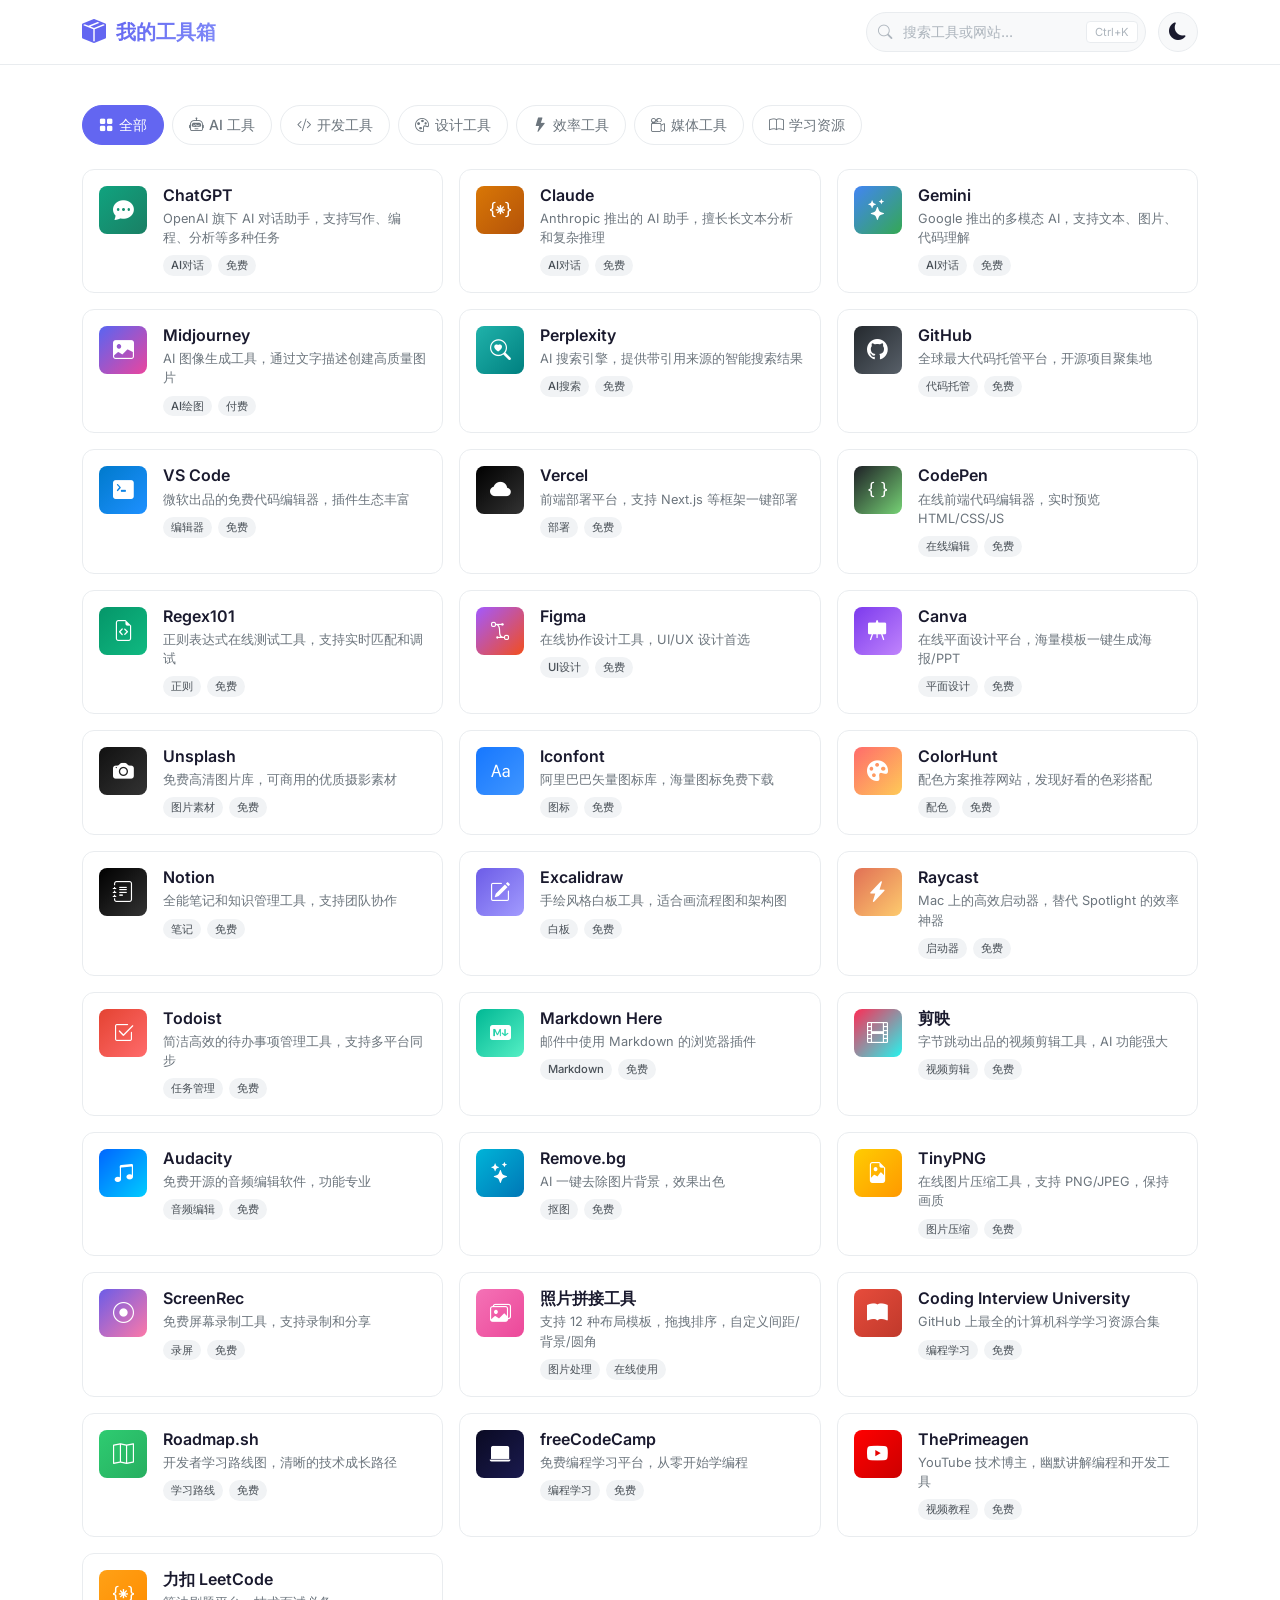
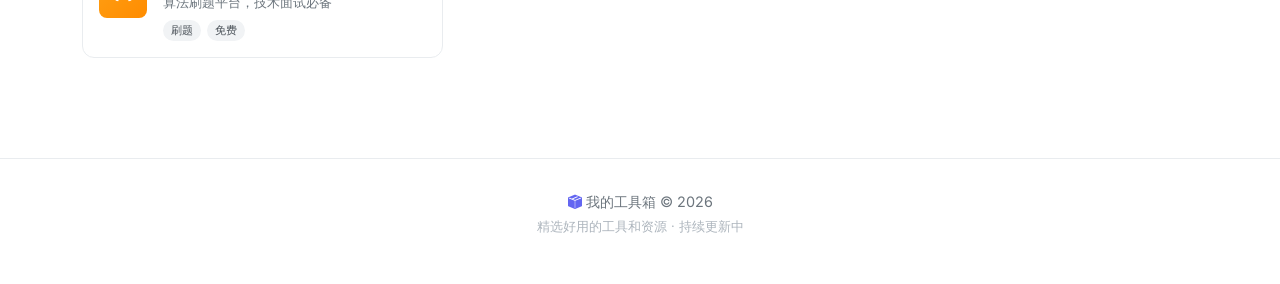
==== index.html @ a6f43968 "init: 我的工具箱 - 导航站 + 照片拼接工具" ====
﻿<!DOCTYPE html>
<html lang="zh-CN" data-theme="light">
<head>
  <meta charset="UTF-8">
  <meta name="viewport" content="width=device-width, initial-scale=1.0">
  <title>我的工具箱 - 发现好用的工具和资源</title>
  <meta name="description" content="精选好用的工具、网站和资源，涵盖AI、开发、设计、效率等多个领域">
  <link rel="preconnect" href="https://fonts.googleapis.com">
  <link href="https://fonts.googleapis.com/css2?family=Inter:wght@400;500;600;700&display=swap" rel="stylesheet">
  <link href="https://cdn.jsdelivr.net/npm/bootstrap@5.3.0/dist/css/bootstrap.min.css" rel="stylesheet">
  <link href="https://cdn.jsdelivr.net/npm/bootstrap-icons@1.10.0/font/bootstrap-icons.css" rel="stylesheet">
  <link href="style.css" rel="stylesheet">
</head>
<body>
  <!-- Header -->
  <header class="header">
    <div class="container">
      <div class="header-inner">
        <div class="brand">
          <i class="bi bi-box-seam-fill brand-icon"></i>
          <span class="brand-text">我的工具箱</span>
        </div>
        <div class="header-actions">
          <div class="search-box">
            <i class="bi bi-search search-icon"></i>
            <input type="text" id="searchInput" placeholder="搜索工具或网站..." class="search-input">
            <kbd class="search-kbd">Ctrl+K</kbd>
          </div>
          <button id="themeToggle" class="theme-toggle" title="切换主题">
            <i class="bi bi-moon-fill"></i>
          </button>
        </div>
      </div>
    </div>
  </header>

  <!-- Main Content -->
  <main class="main">
    <div class="container">
      <!-- Category Tabs -->
      <div class="category-tabs" id="categoryTabs">
        <button class="tab-btn active" data-category="all">
          <i class="bi bi-grid-fill"></i> 全部
        </button>
        <button class="tab-btn" data-category="ai">
          <i class="bi bi-robot"></i> AI 工具
        </button>
        <button class="tab-btn" data-category="dev">
          <i class="bi bi-code-slash"></i> 开发工具
        </button>
        <button class="tab-btn" data-category="design">
          <i class="bi bi-palette"></i> 设计工具
        </button>
        <button class="tab-btn" data-category="productivity">
          <i class="bi bi-lightning-fill"></i> 效率工具
        </button>
        <button class="tab-btn" data-category="media">
          <i class="bi bi-camera-reels"></i> 媒体工具
        </button>
        <button class="tab-btn" data-category="resource">
          <i class="bi bi-book"></i> 学习资源
        </button>
      </div>

      <!-- Tools Grid -->
      <div class="tools-grid" id="toolsGrid">
        <!-- AI 工具 -->
        <div class="tool-card" data-category="ai">
          <a href="https://chat.openai.com" target="_blank" class="tool-link">
            <div class="tool-icon" style="background: linear-gradient(135deg, #10a37f, #1a7f64)">
              <i class="bi bi-chat-dots-fill"></i>
            </div>
            <div class="tool-info">
              <h3 class="tool-name">ChatGPT</h3>
              <p class="tool-desc">OpenAI 旗下 AI 对话助手，支持写作、编程、分析等多种任务</p>
              <div class="tool-tags">
                <span class="tag">AI对话</span>
                <span class="tag">免费</span>
              </div>
            </div>
          </a>
        </div>

        <div class="tool-card" data-category="ai">
          <a href="https://claude.ai" target="_blank" class="tool-link">
            <div class="tool-icon" style="background: linear-gradient(135deg, #d97706, #b45309)">
              <i class="bi bi-braces-asterisk"></i>
            </div>
            <div class="tool-info">
              <h3 class="tool-name">Claude</h3>
              <p class="tool-desc">Anthropic 推出的 AI 助手，擅长长文本分析和复杂推理</p>
              <div class="tool-tags">
                <span class="tag">AI对话</span>
                <span class="tag">免费</span>
              </div>
            </div>
          </a>
        </div>

        <div class="tool-card" data-category="ai">
          <a href="https://gemini.google.com" target="_blank" class="tool-link">
            <div class="tool-icon" style="background: linear-gradient(135deg, #4285f4, #34a853)">
              <i class="bi bi-stars"></i>
            </div>
            <div class="tool-info">
              <h3 class="tool-name">Gemini</h3>
              <p class="tool-desc">Google 推出的多模态 AI，支持文本、图片、代码理解</p>
              <div class="tool-tags">
                <span class="tag">AI对话</span>
                <span class="tag">免费</span>
              </div>
            </div>
          </a>
        </div>

        <div class="tool-card" data-category="ai">
          <a href="https://midjourney.com" target="_blank" class="tool-link">
            <div class="tool-icon" style="background: linear-gradient(135deg, #5865f2, #eb459e)">
              <i class="bi bi-image-fill"></i>
            </div>
            <div class="tool-info">
              <h3 class="tool-name">Midjourney</h3>
              <p class="tool-desc">AI 图像生成工具，通过文字描述创建高质量图片</p>
              <div class="tool-tags">
                <span class="tag">AI绘图</span>
                <span class="tag">付费</span>
              </div>
            </div>
          </a>
        </div>

        <div class="tool-card" data-category="ai">
          <a href="https://www.perplexity.ai" target="_blank" class="tool-link">
            <div class="tool-icon" style="background: linear-gradient(135deg, #20b2aa, #008080)">
              <i class="bi bi-search-heart"></i>
            </div>
            <div class="tool-info">
              <h3 class="tool-name">Perplexity</h3>
              <p class="tool-desc">AI 搜索引擎，提供带引用来源的智能搜索结果</p>
              <div class="tool-tags">
                <span class="tag">AI搜索</span>
                <span class="tag">免费</span>
              </div>
            </div>
          </a>
        </div>

        <!-- 开发工具 -->
        <div class="tool-card" data-category="dev">
          <a href="https://github.com" target="_blank" class="tool-link">
            <div class="tool-icon" style="background: linear-gradient(135deg, #24292e, #586069)">
              <i class="bi bi-github"></i>
            </div>
            <div class="tool-info">
              <h3 class="tool-name">GitHub</h3>
              <p class="tool-desc">全球最大代码托管平台，开源项目聚集地</p>
              <div class="tool-tags">
                <span class="tag">代码托管</span>
                <span class="tag">免费</span>
              </div>
            </div>
          </a>
        </div>

        <div class="tool-card" data-category="dev">
          <a href="https://code.visualstudio.com" target="_blank" class="tool-link">
            <div class="tool-icon" style="background: linear-gradient(135deg, #007acc, #1e90ff)">
              <i class="bi bi-terminal-fill"></i>
            </div>
            <div class="tool-info">
              <h3 class="tool-name">VS Code</h3>
              <p class="tool-desc">微软出品的免费代码编辑器，插件生态丰富</p>
              <div class="tool-tags">
                <span class="tag">编辑器</span>
                <span class="tag">免费</span>
              </div>
            </div>
          </a>
        </div>

        <div class="tool-card" data-category="dev">
          <a href="https://vercel.com" target="_blank" class="tool-link">
            <div class="tool-icon" style="background: linear-gradient(135deg, #000000, #333333)">
              <i class="bi bi-cloud-fill"></i>
            </div>
            <div class="tool-info">
              <h3 class="tool-name">Vercel</h3>
              <p class="tool-desc">前端部署平台，支持 Next.js 等框架一键部署</p>
              <div class="tool-tags">
                <span class="tag">部署</span>
                <span class="tag">免费</span>
              </div>
            </div>
          </a>
        </div>

        <div class="tool-card" data-category="dev">
          <a href="https://codepen.io" target="_blank" class="tool-link">
            <div class="tool-icon" style="background: linear-gradient(135deg, #1e1f26, #76d275)">
              <i class="bi bi-braces"></i>
            </div>
            <div class="tool-info">
              <h3 class="tool-name">CodePen</h3>
              <p class="tool-desc">在线前端代码编辑器，实时预览 HTML/CSS/JS</p>
              <div class="tool-tags">
                <span class="tag">在线编辑</span>
                <span class="tag">免费</span>
              </div>
            </div>
          </a>
        </div>

        <div class="tool-card" data-category="dev">
          <a href="https://regex101.com" target="_blank" class="tool-link">
            <div class="tool-icon" style="background: linear-gradient(135deg, #059669, #10b981)">
              <i class="bi bi-file-earmark-code"></i>
            </div>
            <div class="tool-info">
              <h3 class="tool-name">Regex101</h3>
              <p class="tool-desc">正则表达式在线测试工具，支持实时匹配和调试</p>
              <div class="tool-tags">
                <span class="tag">正则</span>
                <span class="tag">免费</span>
              </div>
            </div>
          </a>
        </div>

        <!-- 设计工具 -->
        <div class="tool-card" data-category="design">
          <a href="https://www.figma.com" target="_blank" class="tool-link">
            <div class="tool-icon" style="background: linear-gradient(135deg, #a259ff, #f24e1e)">
              <i class="bi bi-bezier2"></i>
            </div>
            <div class="tool-info">
              <h3 class="tool-name">Figma</h3>
              <p class="tool-desc">在线协作设计工具，UI/UX 设计首选</p>
              <div class="tool-tags">
                <span class="tag">UI设计</span>
                <span class="tag">免费</span>
              </div>
            </div>
          </a>
        </div>

        <div class="tool-card" data-category="design">
          <a href="https://www.canva.com" target="_blank" class="tool-link">
            <div class="tool-icon" style="background: linear-gradient(135deg, #7c3aed, #c084fc)">
              <i class="bi bi-easel-fill"></i>
            </div>
            <div class="tool-info">
              <h3 class="tool-name">Canva</h3>
              <p class="tool-desc">在线平面设计平台，海量模板一键生成海报/PPT</p>
              <div class="tool-tags">
                <span class="tag">平面设计</span>
                <span class="tag">免费</span>
              </div>
            </div>
          </a>
        </div>

        <div class="tool-card" data-category="design">
          <a href="https://unsplash.com" target="_blank" class="tool-link">
            <div class="tool-icon" style="background: linear-gradient(135deg, #111111, #333333)">
              <i class="bi bi-camera-fill"></i>
            </div>
            <div class="tool-info">
              <h3 class="tool-name">Unsplash</h3>
              <p class="tool-desc">免费高清图片库，可商用的优质摄影素材</p>
              <div class="tool-tags">
                <span class="tag">图片素材</span>
                <span class="tag">免费</span>
              </div>
            </div>
          </a>
        </div>

        <div class="tool-card" data-category="design">
          <a href="https://www.iconfont.cn" target="_blank" class="tool-link">
            <div class="tool-icon" style="background: linear-gradient(135deg, #1677ff, #4096ff)">
              <i class="bi bi-type"></i>
            </div>
            <div class="tool-info">
              <h3 class="tool-name">Iconfont</h3>
              <p class="tool-desc">阿里巴巴矢量图标库，海量图标免费下载</p>
              <div class="tool-tags">
                <span class="tag">图标</span>
                <span class="tag">免费</span>
              </div>
            </div>
          </a>
        </div>

        <div class="tool-card" data-category="design">
          <a href="https://colorhunt.co" target="_blank" class="tool-link">
            <div class="tool-icon" style="background: linear-gradient(135deg, #ff6b6b, #feca57)">
              <i class="bi bi-palette-fill"></i>
            </div>
            <div class="tool-info">
              <h3 class="tool-name">ColorHunt</h3>
              <p class="tool-desc">配色方案推荐网站，发现好看的色彩搭配</p>
              <div class="tool-tags">
                <span class="tag">配色</span>
                <span class="tag">免费</span>
              </div>
            </div>
          </a>
        </div>

        <!-- 效率工具 -->
        <div class="tool-card" data-category="productivity">
          <a href="https://notion.so" target="_blank" class="tool-link">
            <div class="tool-icon" style="background: linear-gradient(135deg, #000000, #333333)">
              <i class="bi bi-journal-text"></i>
            </div>
            <div class="tool-info">
              <h3 class="tool-name">Notion</h3>
              <p class="tool-desc">全能笔记和知识管理工具，支持团队协作</p>
              <div class="tool-tags">
                <span class="tag">笔记</span>
                <span class="tag">免费</span>
              </div>
            </div>
          </a>
        </div>

        <div class="tool-card" data-category="productivity">
          <a href="https://excalidraw.com" target="_blank" class="tool-link">
            <div class="tool-icon" style="background: linear-gradient(135deg, #6c5ce7, #a29bfe)">
              <i class="bi bi-pencil-square"></i>
            </div>
            <div class="tool-info">
              <h3 class="tool-name">Excalidraw</h3>
              <p class="tool-desc">手绘风格白板工具，适合画流程图和架构图</p>
              <div class="tool-tags">
                <span class="tag">白板</span>
                <span class="tag">免费</span>
              </div>
            </div>
          </a>
        </div>

        <div class="tool-card" data-category="productivity">
          <a href="https://www.notion.so" target="_blank" class="tool-link">
            <div class="tool-icon" style="background: linear-gradient(135deg, #e17055, #fdcb6e)">
              <i class="bi bi-lightning-charge-fill"></i>
            </div>
            <div class="tool-info">
              <h3 class="tool-name">Raycast</h3>
              <p class="tool-desc">Mac 上的高效启动器，替代 Spotlight 的效率神器</p>
              <div class="tool-tags">
                <span class="tag">启动器</span>
                <span class="tag">免费</span>
              </div>
            </div>
          </a>
        </div>

        <div class="tool-card" data-category="productivity">
          <a href="https://todoist.com" target="_blank" class="tool-link">
            <div class="tool-icon" style="background: linear-gradient(135deg, #e44332, #ff6b6b)">
              <i class="bi bi-check2-square"></i>
            </div>
            <div class="tool-info">
              <h3 class="tool-name">Todoist</h3>
              <p class="tool-desc">简洁高效的待办事项管理工具，支持多平台同步</p>
              <div class="tool-tags">
                <span class="tag">任务管理</span>
                <span class="tag">免费</span>
              </div>
            </div>
          </a>
        </div>

        <div class="tool-card" data-category="productivity">
          <a href="https://www.marksheet.io" target="_blank" class="tool-link">
            <div class="tool-icon" style="background: linear-gradient(135deg, #00b894, #55efc4)">
              <i class="bi bi-markdown-fill"></i>
            </div>
            <div class="tool-info">
              <h3 class="tool-name">Markdown Here</h3>
              <p class="tool-desc">邮件中使用 Markdown 的浏览器插件</p>
              <div class="tool-tags">
                <span class="tag">Markdown</span>
                <span class="tag">免费</span>
              </div>
            </div>
          </a>
        </div>

        <!-- 媒体工具 -->
        <div class="tool-card" data-category="media">
          <a href="https://剪映.com" target="_blank" class="tool-link">
            <div class="tool-icon" style="background: linear-gradient(135deg, #fe2c55, #25f4ee)">
              <i class="bi bi-film"></i>
            </div>
            <div class="tool-info">
              <h3 class="tool-name">剪映</h3>
              <p class="tool-desc">字节跳动出品的视频剪辑工具，AI 功能强大</p>
              <div class="tool-tags">
                <span class="tag">视频剪辑</span>
                <span class="tag">免费</span>
              </div>
            </div>
          </a>
        </div>

        <div class="tool-card" data-category="media">
          <a href="https://www.audacityteam.org" target="_blank" class="tool-link">
            <div class="tool-icon" style="background: linear-gradient(135deg, #0066ff, #00ccff)">
              <i class="bi bi-music-note-beamed"></i>
            </div>
            <div class="tool-info">
              <h3 class="tool-name">Audacity</h3>
              <p class="tool-desc">免费开源的音频编辑软件，功能专业</p>
              <div class="tool-tags">
                <span class="tag">音频编辑</span>
                <span class="tag">免费</span>
              </div>
            </div>
          </a>
        </div>

        <div class="tool-card" data-category="media">
          <a href="https://www.remove.bg" target="_blank" class="tool-link">
            <div class="tool-icon" style="background: linear-gradient(135deg, #00b4d8, #0077b6)">
              <i class="bi bi-stars"></i>
            </div>
            <div class="tool-info">
              <h3 class="tool-name">Remove.bg</h3>
              <p class="tool-desc">AI 一键去除图片背景，效果出色</p>
              <div class="tool-tags">
                <span class="tag">抠图</span>
                <span class="tag">免费</span>
              </div>
            </div>
          </a>
        </div>

        <div class="tool-card" data-category="media">
          <a href="https://tinypng.com" target="_blank" class="tool-link">
            <div class="tool-icon" style="background: linear-gradient(135deg, #ffcc02, #ff9900)">
              <i class="bi bi-file-earmark-image"></i>
            </div>
            <div class="tool-info">
              <h3 class="tool-name">TinyPNG</h3>
              <p class="tool-desc">在线图片压缩工具，支持 PNG/JPEG，保持画质</p>
              <div class="tool-tags">
                <span class="tag">图片压缩</span>
                <span class="tag">免费</span>
              </div>
            </div>
          </a>
        </div>

        <div class="tool-card" data-category="media">
          <a href="https://screenrec.com" target="_blank" class="tool-link">
            <div class="tool-icon" style="background: linear-gradient(135deg, #6c5ce7, #fd79a8)">
              <i class="bi bi-record-circle"></i>
            </div>
            <div class="tool-info">
              <h3 class="tool-name">ScreenRec</h3>
              <p class="tool-desc">免费屏幕录制工具，支持录制和分享</p>
              <div class="tool-tags">
                <span class="tag">录屏</span>
                <span class="tag">免费</span>
              </div>
            </div>
          </a>
        </div>

                <div class="tool-card" data-category="media">
          <a href="photo-stitch/" class="tool-link">
            <div class="tool-icon" style="background: linear-gradient(135deg, #f472b6, #ec4899)">
              <i class="bi bi-images"></i>
            </div>
            <div class="tool-info">
              <h3 class="tool-name">照片拼接工具</h3>
              <p class="tool-desc">支持 12 种布局模板，拖拽排序，自定义间距/背景/圆角</p>
              <div class="tool-tags">
                <span class="tag">图片处理</span>
                <span class="tag">在线使用</span>
              </div>
            </div>
          </a>
        </div>
<!-- 学习资源 -->
        <div class="tool-card" data-category="resource">
          <a href="https://github.com/jwasham/coding-interview-university" target="_blank" class="tool-link">
            <div class="tool-icon" style="background: linear-gradient(135deg, #e74c3c, #c0392b)">
              <i class="bi bi-book-fill"></i>
            </div>
            <div class="tool-info">
              <h3 class="tool-name">Coding Interview University</h3>
              <p class="tool-desc">GitHub 上最全的计算机科学学习资源合集</p>
              <div class="tool-tags">
                <span class="tag">编程学习</span>
                <span class="tag">免费</span>
              </div>
            </div>
          </a>
        </div>

        <div class="tool-card" data-category="resource">
          <a href="https://roadmap.sh" target="_blank" class="tool-link">
            <div class="tool-icon" style="background: linear-gradient(135deg, #2ecc71, #27ae60)">
              <i class="bi bi-map"></i>
            </div>
            <div class="tool-info">
              <h3 class="tool-name">Roadmap.sh</h3>
              <p class="tool-desc">开发者学习路线图，清晰的技术成长路径</p>
              <div class="tool-tags">
                <span class="tag">学习路线</span>
                <span class="tag">免费</span>
              </div>
            </div>
          </a>
        </div>

        <div class="tool-card" data-category="resource">
          <a href="https://freecodecamp.org" target="_blank" class="tool-link">
            <div class="tool-icon" style="background: linear-gradient(135deg, #0a0a23, #1a1a4e)">
              <i class="bi bi-laptop-fill"></i>
            </div>
            <div class="tool-info">
              <h3 class="tool-name">freeCodeCamp</h3>
              <p class="tool-desc">免费编程学习平台，从零开始学编程</p>
              <div class="tool-tags">
                <span class="tag">编程学习</span>
                <span class="tag">免费</span>
              </div>
            </div>
          </a>
        </div>

        <div class="tool-card" data-category="resource">
          <a href="https://www.youtube.com/@ThePrimeTimeagen" target="_blank" class="tool-link">
            <div class="tool-icon" style="background: linear-gradient(135deg, #ff0000, #cc0000)">
              <i class="bi bi-youtube"></i>
            </div>
            <div class="tool-info">
              <h3 class="tool-name">ThePrimeagen</h3>
              <p class="tool-desc">YouTube 技术博主，幽默讲解编程和开发工具</p>
              <div class="tool-tags">
                <span class="tag">视频教程</span>
                <span class="tag">免费</span>
              </div>
            </div>
          </a>
        </div>

        <div class="tool-card" data-category="resource">
          <a href="https://leetcode.cn" target="_blank" class="tool-link">
            <div class="tool-icon" style="background: linear-gradient(135deg, #ffa116, #ff8c00)">
              <i class="bi bi-braces-asterisk"></i>
            </div>
            <div class="tool-info">
              <h3 class="tool-name">力扣 LeetCode</h3>
              <p class="tool-desc">算法刷题平台，技术面试必备</p>
              <div class="tool-tags">
                <span class="tag">刷题</span>
                <span class="tag">免费</span>
              </div>
            </div>
          </a>
        </div>
      </div>

      <!-- Empty State -->
      <div class="empty-state" id="emptyState" style="display: none;">
        <i class="bi bi-search empty-icon"></i>
        <p class="empty-text">没有找到匹配的工具</p>
        <p class="empty-hint">试试其他关键词？</p>
      </div>
    </div>
  </main>

  <!-- Footer -->
  <footer class="footer">
    <div class="container">
      <div class="footer-inner">
        <p class="footer-text">
          <i class="bi bi-box-seam-fill"></i> 我的工具箱 &copy; 2026
        </p>
        <p class="footer-sub">
          精选好用的工具和资源 · 持续更新中
        </p>
      </div>
    </div>
  </footer>

  <script src="script.js"></script>
</body>
</html>
---- style.css ----
﻿/* ================================
   CSS Variables & Theme
   ================================ */
:root {
  --bg-primary: #ffffff;
  --bg-secondary: #f8f9fa;
  --bg-card: #ffffff;
  --text-primary: #1a1a2e;
  --text-secondary: #6c757d;
  --text-muted: #adb5bd;
  --border-color: #e9ecef;
  --shadow-sm: 0 1px 3px rgba(0,0,0,0.08);
  --shadow-md: 0 4px 12px rgba(0,0,0,0.1);
  --shadow-lg: 0 8px 24px rgba(0,0,0,0.12);
  --accent: #6366f1;
  --accent-light: #818cf8;
  --header-bg: rgba(255,255,255,0.85);
  --tag-bg: #f1f3f5;
  --tag-text: #495057;
  --radius: 12px;
  --radius-sm: 8px;
  --transition: all 0.2s ease;
}

[data-theme="dark"] {
  --bg-primary: #0f0f1a;
  --bg-secondary: #1a1a2e;
  --bg-card: #16213e;
  --text-primary: #e8e8e8;
  --text-secondary: #a0a0b0;
  --text-muted: #6c6c80;
  --border-color: #2a2a40;
  --shadow-sm: 0 1px 3px rgba(0,0,0,0.3);
  --shadow-md: 0 4px 12px rgba(0,0,0,0.4);
  --shadow-lg: 0 8px 24px rgba(0,0,0,0.5);
  --header-bg: rgba(15,15,26,0.9);
  --tag-bg: #2a2a40;
  --tag-text: #b0b0c0;
}

/* ================================
   Base Styles
   ================================ */
* {
  margin: 0;
  padding: 0;
  box-sizing: border-box;
}

body {
  font-family: 'Inter', -apple-system, BlinkMacSystemFont, 'Segoe UI', sans-serif;
  background: var(--bg-primary);
  color: var(--text-primary);
  min-height: 100vh;
  transition: background 0.3s ease, color 0.3s ease;
}

a {
  text-decoration: none;
  color: inherit;
}

/* ================================
   Header
   ================================ */
.header {
  position: sticky;
  top: 0;
  z-index: 100;
  background: var(--header-bg);
  backdrop-filter: blur(20px);
  -webkit-backdrop-filter: blur(20px);
  border-bottom: 1px solid var(--border-color);
  padding: 12px 0;
}

.header-inner {
  display: flex;
  align-items: center;
  justify-content: space-between;
  gap: 20px;
  max-width: 1200px;
  margin: 0 auto;
}

.brand {
  display: flex;
  align-items: center;
  gap: 10px;
  flex-shrink: 0;
}

.brand-icon {
  font-size: 1.5rem;
  color: var(--accent);
}

.brand-text {
  font-size: 1.25rem;
  font-weight: 700;
  background: linear-gradient(135deg, var(--accent), var(--accent-light));
  -webkit-background-clip: text;
  -webkit-text-fill-color: transparent;
  background-clip: text;
}

.header-actions {
  display: flex;
  align-items: center;
  gap: 12px;
}

/* ================================
   Search
   ================================ */
.search-box {
  position: relative;
  display: flex;
  align-items: center;
}

.search-icon {
  position: absolute;
  left: 12px;
  color: var(--text-muted);
  font-size: 0.9rem;
}

.search-input {
  width: 280px;
  padding: 8px 70px 8px 36px;
  border: 1px solid var(--border-color);
  border-radius: 24px;
  background: var(--bg-secondary);
  color: var(--text-primary);
  font-size: 0.9rem;
  outline: none;
  transition: var(--transition);
}

.search-input:focus {
  border-color: var(--accent);
  box-shadow: 0 0 0 3px rgba(99,102,241,0.1);
}

.search-input::placeholder {
  color: var(--text-muted);
}

.search-kbd {
  position: absolute;
  right: 8px;
  padding: 2px 8px;
  border-radius: 4px;
  background: var(--bg-card);
  border: 1px solid var(--border-color);
  color: var(--text-muted);
  font-size: 0.7rem;
  font-family: inherit;
  pointer-events: none;
}

/* ================================
   Theme Toggle
   ================================ */
.theme-toggle {
  width: 40px;
  height: 40px;
  border-radius: 50%;
  border: 1px solid var(--border-color);
  background: var(--bg-secondary);
  color: var(--text-primary);
  cursor: pointer;
  display: flex;
  align-items: center;
  justify-content: center;
  font-size: 1.1rem;
  transition: var(--transition);
  flex-shrink: 0;
}

.theme-toggle:hover {
  background: var(--accent);
  color: white;
  border-color: var(--accent);
  transform: rotate(20deg);
}

/* ================================
   Category Tabs
   ================================ */
.main {
  max-width: 1200px;
  margin: 0 auto;
  padding: 24px 16px 60px;
}

.category-tabs {
  display: flex;
  gap: 8px;
  padding: 16px 0 24px;
  overflow-x: auto;
  scrollbar-width: none;
  -ms-overflow-style: none;
}

.category-tabs::-webkit-scrollbar {
  display: none;
}

.tab-btn {
  display: flex;
  align-items: center;
  gap: 6px;
  padding: 8px 16px;
  border-radius: 20px;
  border: 1px solid var(--border-color);
  background: var(--bg-card);
  color: var(--text-secondary);
  font-size: 0.875rem;
  font-weight: 500;
  cursor: pointer;
  white-space: nowrap;
  transition: var(--transition);
  font-family: inherit;
}

.tab-btn:hover {
  border-color: var(--accent);
  color: var(--accent);
}

.tab-btn.active {
  background: var(--accent);
  color: white;
  border-color: var(--accent);
}

.tab-btn i {
  font-size: 0.9rem;
}

/* ================================
   Tools Grid
   ================================ */
.tools-grid {
  display: grid;
  grid-template-columns: repeat(auto-fill, minmax(320px, 1fr));
  gap: 16px;
}

.tool-card {
  background: var(--bg-card);
  border: 1px solid var(--border-color);
  border-radius: var(--radius);
  overflow: hidden;
  transition: var(--transition);
}

.tool-card:hover {
  border-color: var(--accent);
  box-shadow: var(--shadow-md);
  transform: translateY(-2px);
}

.tool-link {
  display: flex;
  align-items: flex-start;
  gap: 16px;
  padding: 16px;
  text-decoration: none;
}

.tool-icon {
  width: 48px;
  height: 48px;
  border-radius: var(--radius-sm);
  display: flex;
  align-items: center;
  justify-content: center;
  font-size: 1.3rem;
  color: white;
  flex-shrink: 0;
}

.tool-info {
  flex: 1;
  min-width: 0;
}

.tool-name {
  font-size: 1rem;
  font-weight: 600;
  margin-bottom: 4px;
  color: var(--text-primary);
}

.tool-desc {
  font-size: 0.8rem;
  color: var(--text-secondary);
  line-height: 1.5;
  margin-bottom: 8px;
  display: -webkit-box;
  -webkit-line-clamp: 2;
  -webkit-box-orient: vertical;
  overflow: hidden;
}

.tool-tags {
  display: flex;
  gap: 6px;
  flex-wrap: wrap;
}

.tag {
  padding: 2px 8px;
  border-radius: 12px;
  background: var(--tag-bg);
  color: var(--tag-text);
  font-size: 0.7rem;
  font-weight: 500;
}

/* ================================
   Empty State
   ================================ */
.empty-state {
  text-align: center;
  padding: 80px 20px;
}

.empty-icon {
  font-size: 3rem;
  color: var(--text-muted);
  margin-bottom: 16px;
}

.empty-text {
  font-size: 1.1rem;
  color: var(--text-secondary);
  margin-bottom: 8px;
}

.empty-hint {
  font-size: 0.9rem;
  color: var(--text-muted);
}

/* ================================
   Footer
   ================================ */
.footer {
  border-top: 1px solid var(--border-color);
  padding: 32px 0;
  margin-top: 40px;
}

.footer-inner {
  text-align: center;
}

.footer-text {
  font-size: 0.9rem;
  color: var(--text-secondary);
  margin-bottom: 4px;
}

.footer-text i {
  color: var(--accent);
}

.footer-sub {
  font-size: 0.8rem;
  color: var(--text-muted);
}

/* ================================
   Responsive
   ================================ */
@media (max-width: 768px) {
  .header-inner {
    flex-direction: column;
    gap: 12px;
  }

  .search-box {
    width: 100%;
  }

  .search-input {
    width: 100%;
  }

  .tools-grid {
    grid-template-columns: 1fr;
  }

  .category-tabs {
    padding: 8px 0 16px;
  }
}

@media (max-width: 480px) {
  .tool-link {
    padding: 12px;
    gap: 12px;
  }

  .tool-icon {
    width: 40px;
    height: 40px;
    font-size: 1.1rem;
  }
}

/* ================================
   Animations
   ================================ */
@keyframes fadeIn {
  from {
    opacity: 0;
    transform: translateY(10px);
  }
  to {
    opacity: 1;
    transform: translateY(0);
  }
}

.tool-card {
  animation: fadeIn 0.3s ease forwards;
}

.tool-card:nth-child(1) { animation-delay: 0.02s; }
.tool-card:nth-child(2) { animation-delay: 0.04s; }
.tool-card:nth-child(3) { animation-delay: 0.06s; }
.tool-card:nth-child(4) { animation-delay: 0.08s; }
.tool-card:nth-child(5) { animation-delay: 0.10s; }
.tool-card:nth-child(6) { animation-delay: 0.12s; }
.tool-card:nth-child(7) { animation-delay: 0.14s; }
.tool-card:nth-child(8) { animation-delay: 0.16s; }
.tool-card:nth-child(9) { animation-delay: 0.18s; }
.tool-card:nth-child(10) { animation-delay: 0.20s; }
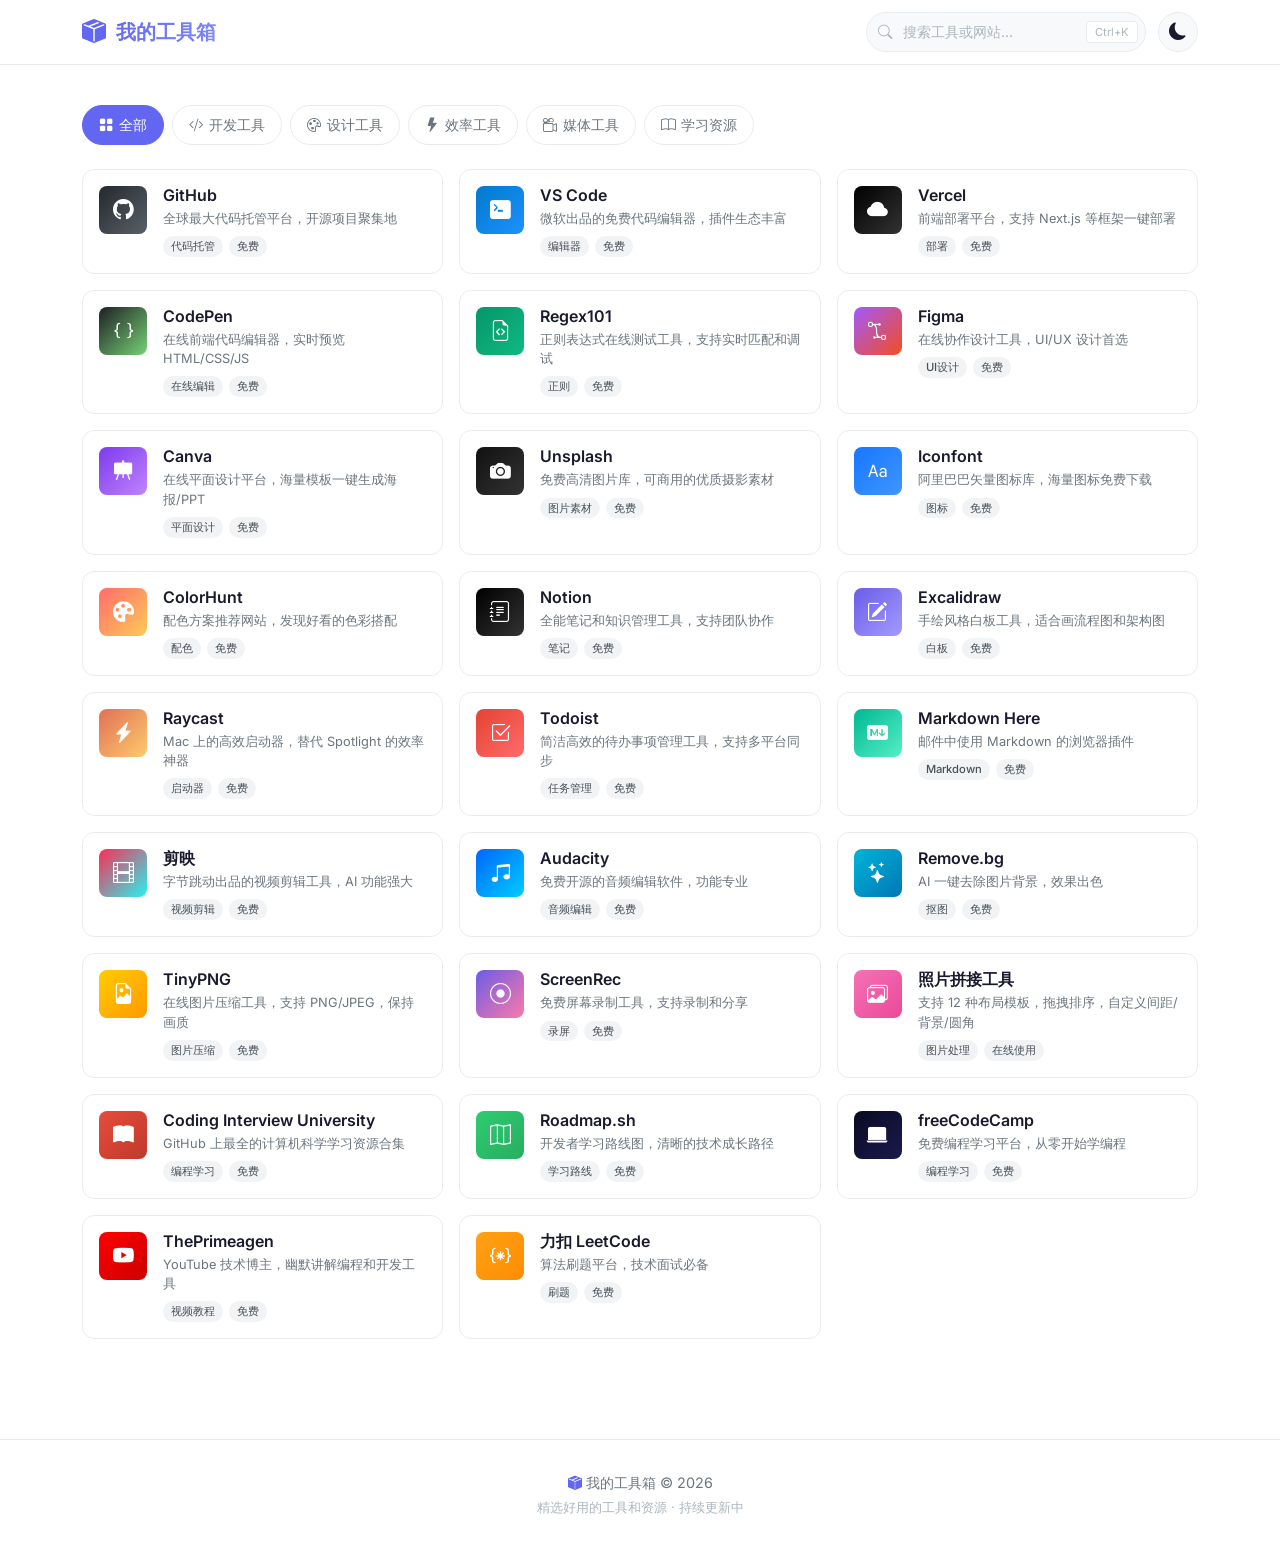
==== commit a73c0b4e: "remove: 移除 AI 工具分类和相关卡片" ====
--- a/index.html
+++ b/index.html
@@ -4,7 +4,7 @@
   <meta charset="UTF-8">
   <meta name="viewport" content="width=device-width, initial-scale=1.0">
   <title>我的工具箱 - 发现好用的工具和资源</title>
-  <meta name="description" content="精选好用的工具、网站和资源，涵盖AI、开发、设计、效率等多个领域">
+  <meta name="description" content="精选好用的工具、网站和资源，涵盖开发、设计、效率、媒体、学习等多个领域">
   <link rel="preconnect" href="https://fonts.googleapis.com">
   <link href="https://fonts.googleapis.com/css2?family=Inter:wght@400;500;600;700&display=swap" rel="stylesheet">
   <link href="https://cdn.jsdelivr.net/npm/bootstrap@5.3.0/dist/css/bootstrap.min.css" rel="stylesheet">
@@ -42,9 +42,7 @@
         <button class="tab-btn active" data-category="all">
           <i class="bi bi-grid-fill"></i> 全部
         </button>
-        <button class="tab-btn" data-category="ai">
-          <i class="bi bi-robot"></i> AI 工具
-        </button>
+
         <button class="tab-btn" data-category="dev">
           <i class="bi bi-code-slash"></i> 开发工具
         </button>
@@ -64,86 +62,6 @@
 
       <!-- Tools Grid -->
       <div class="tools-grid" id="toolsGrid">
-        <!-- AI 工具 -->
-        <div class="tool-card" data-category="ai">
-          <a href="https://chat.openai.com" target="_blank" class="tool-link">
-            <div class="tool-icon" style="background: linear-gradient(135deg, #10a37f, #1a7f64)">
-              <i class="bi bi-chat-dots-fill"></i>
-            </div>
-            <div class="tool-info">
-              <h3 class="tool-name">ChatGPT</h3>
-              <p class="tool-desc">OpenAI 旗下 AI 对话助手，支持写作、编程、分析等多种任务</p>
-              <div class="tool-tags">
-                <span class="tag">AI对话</span>
-                <span class="tag">免费</span>
-              </div>
-            </div>
-          </a>
-        </div>
-
-        <div class="tool-card" data-category="ai">
-          <a href="https://claude.ai" target="_blank" class="tool-link">
-            <div class="tool-icon" style="background: linear-gradient(135deg, #d97706, #b45309)">
-              <i class="bi bi-braces-asterisk"></i>
-            </div>
-            <div class="tool-info">
-              <h3 class="tool-name">Claude</h3>
-              <p class="tool-desc">Anthropic 推出的 AI 助手，擅长长文本分析和复杂推理</p>
-              <div class="tool-tags">
-                <span class="tag">AI对话</span>
-                <span class="tag">免费</span>
-              </div>
-            </div>
-          </a>
-        </div>
-
-        <div class="tool-card" data-category="ai">
-          <a href="https://gemini.google.com" target="_blank" class="tool-link">
-            <div class="tool-icon" style="background: linear-gradient(135deg, #4285f4, #34a853)">
-              <i class="bi bi-stars"></i>
-            </div>
-            <div class="tool-info">
-              <h3 class="tool-name">Gemini</h3>
-              <p class="tool-desc">Google 推出的多模态 AI，支持文本、图片、代码理解</p>
-              <div class="tool-tags">
-                <span class="tag">AI对话</span>
-                <span class="tag">免费</span>
-              </div>
-            </div>
-          </a>
-        </div>
-
-        <div class="tool-card" data-category="ai">
-          <a href="https://midjourney.com" target="_blank" class="tool-link">
-            <div class="tool-icon" style="background: linear-gradient(135deg, #5865f2, #eb459e)">
-              <i class="bi bi-image-fill"></i>
-            </div>
-            <div class="tool-info">
-              <h3 class="tool-name">Midjourney</h3>
-              <p class="tool-desc">AI 图像生成工具，通过文字描述创建高质量图片</p>
-              <div class="tool-tags">
-                <span class="tag">AI绘图</span>
-                <span class="tag">付费</span>
-              </div>
-            </div>
-          </a>
-        </div>
-
-        <div class="tool-card" data-category="ai">
-          <a href="https://www.perplexity.ai" target="_blank" class="tool-link">
-            <div class="tool-icon" style="background: linear-gradient(135deg, #20b2aa, #008080)">
-              <i class="bi bi-search-heart"></i>
-            </div>
-            <div class="tool-info">
-              <h3 class="tool-name">Perplexity</h3>
-              <p class="tool-desc">AI 搜索引擎，提供带引用来源的智能搜索结果</p>
-              <div class="tool-tags">
-                <span class="tag">AI搜索</span>
-                <span class="tag">免费</span>
-              </div>
-            </div>
-          </a>
-        </div>
 
         <!-- 开发工具 -->
         <div class="tool-card" data-category="dev">
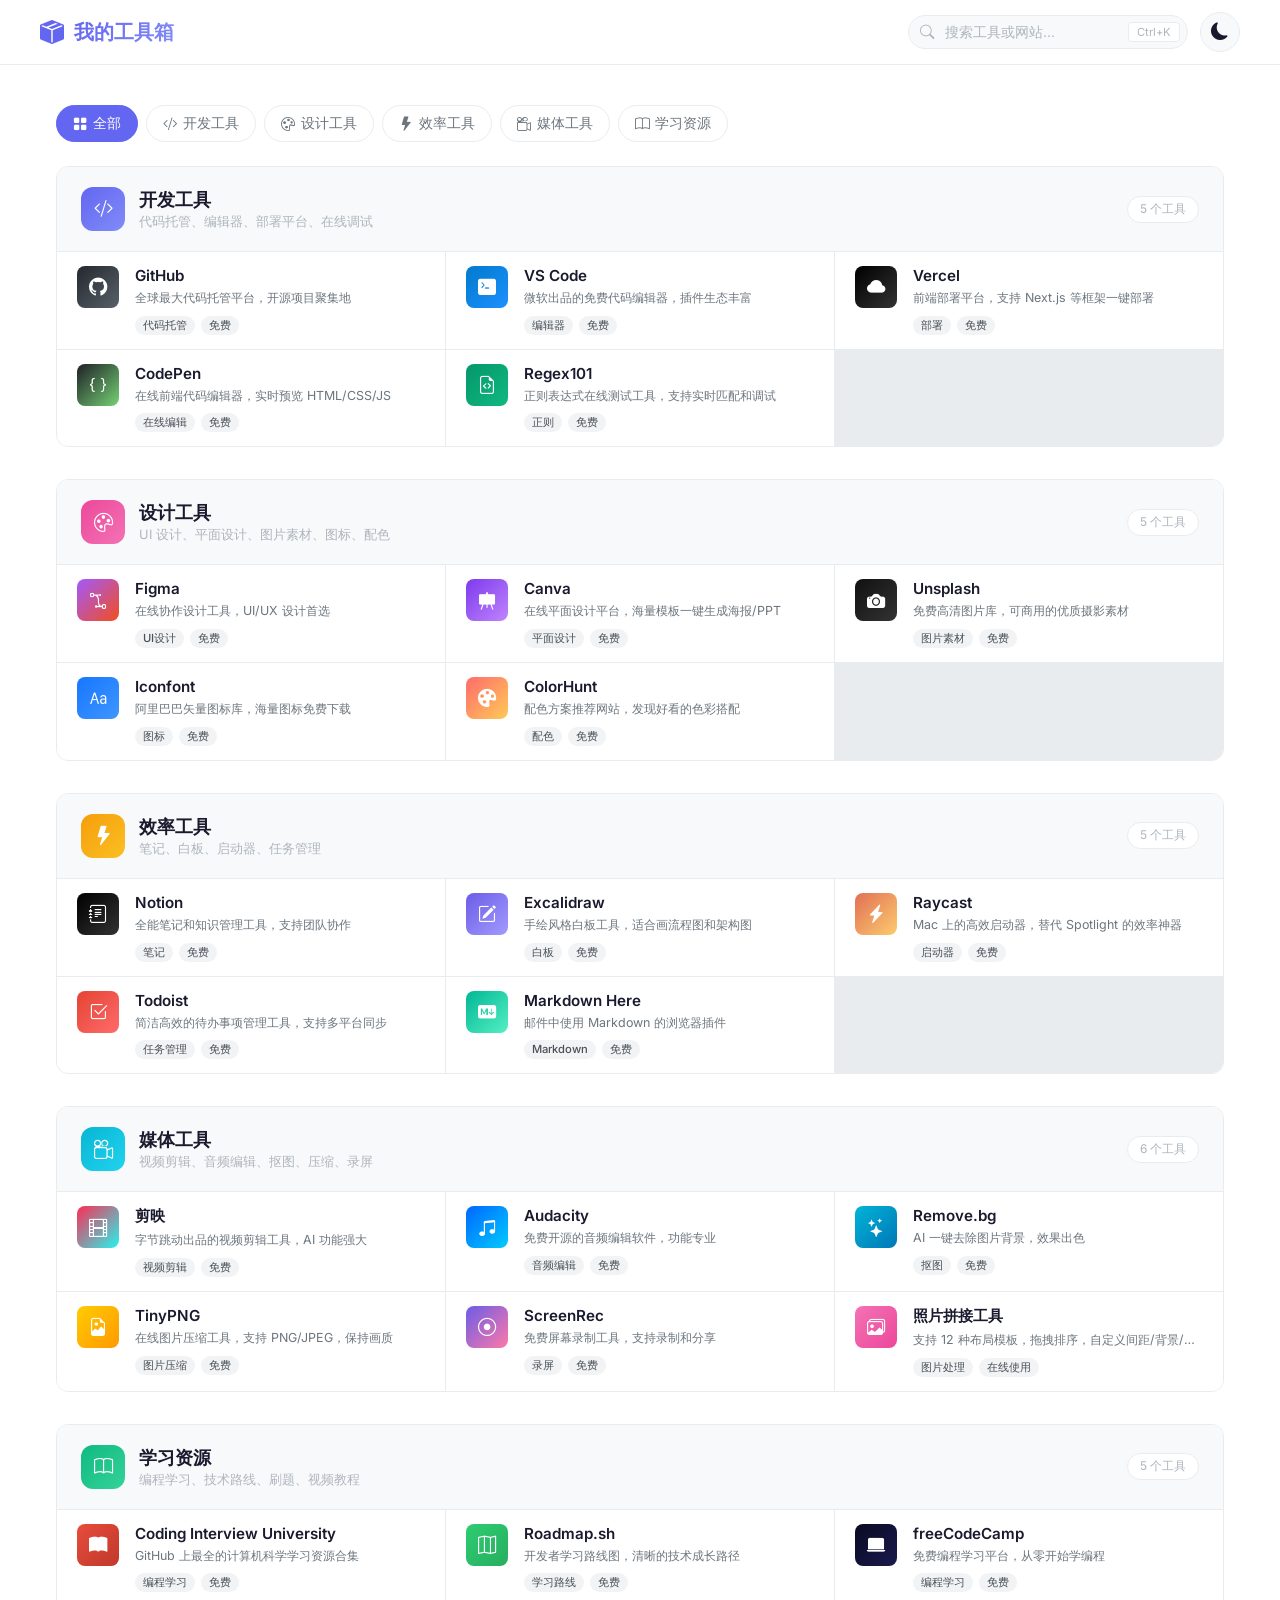
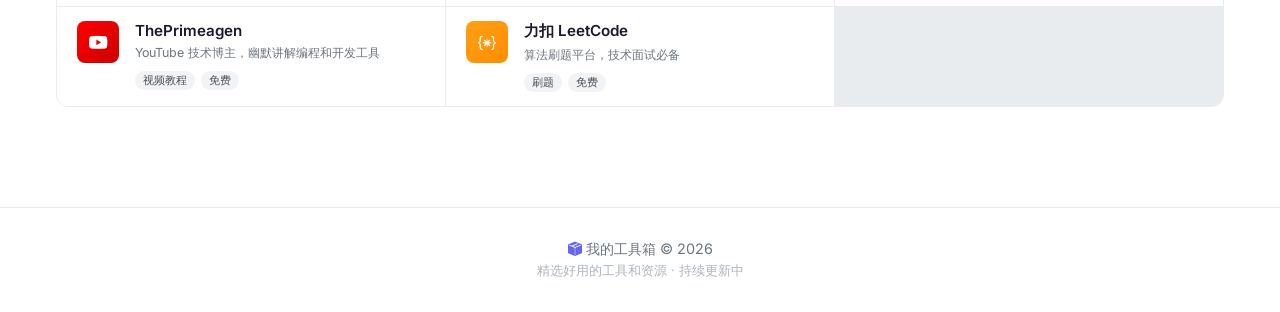
==== commit bf059836: "feat: 全部视图改为分类展板样式，各分类独立展示" ====
--- a/index.html
+++ b/index.html
@@ -7,7 +7,6 @@
   <meta name="description" content="精选好用的工具、网站和资源，涵盖开发、设计、效率、媒体、学习等多个领域">
   <link rel="preconnect" href="https://fonts.googleapis.com">
   <link href="https://fonts.googleapis.com/css2?family=Inter:wght@400;500;600;700&display=swap" rel="stylesheet">
-  <link href="https://cdn.jsdelivr.net/npm/bootstrap@5.3.0/dist/css/bootstrap.min.css" rel="stylesheet">
   <link href="https://cdn.jsdelivr.net/npm/bootstrap-icons@1.10.0/font/bootstrap-icons.css" rel="stylesheet">
   <link href="style.css" rel="stylesheet">
 </head>
@@ -42,7 +41,6 @@
         <button class="tab-btn active" data-category="all">
           <i class="bi bi-grid-fill"></i> 全部
         </button>
-
         <button class="tab-btn" data-category="dev">
           <i class="bi bi-code-slash"></i> 开发工具
         </button>
@@ -60,429 +58,482 @@
         </button>
       </div>
 
-      <!-- Tools Grid -->
-      <div class="tools-grid" id="toolsGrid">
+      <!-- ==================== 全部视图：分类展板 ==================== -->
+      <div class="category-sections" id="categorySections">
 
         <!-- 开发工具 -->
-        <div class="tool-card" data-category="dev">
-          <a href="https://github.com" target="_blank" class="tool-link">
-            <div class="tool-icon" style="background: linear-gradient(135deg, #24292e, #586069)">
-              <i class="bi bi-github"></i>
-            </div>
-            <div class="tool-info">
-              <h3 class="tool-name">GitHub</h3>
-              <p class="tool-desc">全球最大代码托管平台，开源项目聚集地</p>
-              <div class="tool-tags">
-                <span class="tag">代码托管</span>
-                <span class="tag">免费</span>
-              </div>
-            </div>
-          </a>
-        </div>
-
-        <div class="tool-card" data-category="dev">
-          <a href="https://code.visualstudio.com" target="_blank" class="tool-link">
-            <div class="tool-icon" style="background: linear-gradient(135deg, #007acc, #1e90ff)">
-              <i class="bi bi-terminal-fill"></i>
-            </div>
-            <div class="tool-info">
-              <h3 class="tool-name">VS Code</h3>
-              <p class="tool-desc">微软出品的免费代码编辑器，插件生态丰富</p>
-              <div class="tool-tags">
-                <span class="tag">编辑器</span>
-                <span class="tag">免费</span>
-              </div>
-            </div>
-          </a>
-        </div>
-
-        <div class="tool-card" data-category="dev">
-          <a href="https://vercel.com" target="_blank" class="tool-link">
-            <div class="tool-icon" style="background: linear-gradient(135deg, #000000, #333333)">
-              <i class="bi bi-cloud-fill"></i>
-            </div>
-            <div class="tool-info">
-              <h3 class="tool-name">Vercel</h3>
-              <p class="tool-desc">前端部署平台，支持 Next.js 等框架一键部署</p>
-              <div class="tool-tags">
-                <span class="tag">部署</span>
-                <span class="tag">免费</span>
-              </div>
-            </div>
-          </a>
-        </div>
-
-        <div class="tool-card" data-category="dev">
-          <a href="https://codepen.io" target="_blank" class="tool-link">
-            <div class="tool-icon" style="background: linear-gradient(135deg, #1e1f26, #76d275)">
-              <i class="bi bi-braces"></i>
-            </div>
-            <div class="tool-info">
-              <h3 class="tool-name">CodePen</h3>
-              <p class="tool-desc">在线前端代码编辑器，实时预览 HTML/CSS/JS</p>
-              <div class="tool-tags">
-                <span class="tag">在线编辑</span>
-                <span class="tag">免费</span>
-              </div>
-            </div>
-          </a>
-        </div>
-
-        <div class="tool-card" data-category="dev">
-          <a href="https://regex101.com" target="_blank" class="tool-link">
-            <div class="tool-icon" style="background: linear-gradient(135deg, #059669, #10b981)">
-              <i class="bi bi-file-earmark-code"></i>
-            </div>
-            <div class="tool-info">
-              <h3 class="tool-name">Regex101</h3>
-              <p class="tool-desc">正则表达式在线测试工具，支持实时匹配和调试</p>
-              <div class="tool-tags">
-                <span class="tag">正则</span>
-                <span class="tag">免费</span>
-              </div>
-            </div>
-          </a>
-        </div>
+        <section class="category-section" data-section="dev">
+          <div class="section-header">
+            <div class="section-icon" style="background: linear-gradient(135deg, #6366f1, #818cf8)">
+              <i class="bi bi-code-slash"></i>
+            </div>
+            <div class="section-info">
+              <h2 class="section-title">开发工具</h2>
+              <p class="section-desc">代码托管、编辑器、部署平台、在线调试</p>
+            </div>
+            <span class="section-count">5 个工具</span>
+          </div>
+          <div class="section-grid">
+            <div class="tool-card" data-category="dev">
+              <a href="https://github.com" target="_blank" class="tool-link">
+                <div class="tool-icon" style="background: linear-gradient(135deg, #24292e, #586069)">
+                  <i class="bi bi-github"></i>
+                </div>
+                <div class="tool-info">
+                  <h3 class="tool-name">GitHub</h3>
+                  <p class="tool-desc">全球最大代码托管平台，开源项目聚集地</p>
+                  <div class="tool-tags">
+                    <span class="tag">代码托管</span>
+                    <span class="tag">免费</span>
+                  </div>
+                </div>
+              </a>
+            </div>
+            <div class="tool-card" data-category="dev">
+              <a href="https://code.visualstudio.com" target="_blank" class="tool-link">
+                <div class="tool-icon" style="background: linear-gradient(135deg, #007acc, #1e90ff)">
+                  <i class="bi bi-terminal-fill"></i>
+                </div>
+                <div class="tool-info">
+                  <h3 class="tool-name">VS Code</h3>
+                  <p class="tool-desc">微软出品的免费代码编辑器，插件生态丰富</p>
+                  <div class="tool-tags">
+                    <span class="tag">编辑器</span>
+                    <span class="tag">免费</span>
+                  </div>
+                </div>
+              </a>
+            </div>
+            <div class="tool-card" data-category="dev">
+              <a href="https://vercel.com" target="_blank" class="tool-link">
+                <div class="tool-icon" style="background: linear-gradient(135deg, #000000, #333333)">
+                  <i class="bi bi-cloud-fill"></i>
+                </div>
+                <div class="tool-info">
+                  <h3 class="tool-name">Vercel</h3>
+                  <p class="tool-desc">前端部署平台，支持 Next.js 等框架一键部署</p>
+                  <div class="tool-tags">
+                    <span class="tag">部署</span>
+                    <span class="tag">免费</span>
+                  </div>
+                </div>
+              </a>
+            </div>
+            <div class="tool-card" data-category="dev">
+              <a href="https://codepen.io" target="_blank" class="tool-link">
+                <div class="tool-icon" style="background: linear-gradient(135deg, #1e1f26, #76d275)">
+                  <i class="bi bi-braces"></i>
+                </div>
+                <div class="tool-info">
+                  <h3 class="tool-name">CodePen</h3>
+                  <p class="tool-desc">在线前端代码编辑器，实时预览 HTML/CSS/JS</p>
+                  <div class="tool-tags">
+                    <span class="tag">在线编辑</span>
+                    <span class="tag">免费</span>
+                  </div>
+                </div>
+              </a>
+            </div>
+            <div class="tool-card" data-category="dev">
+              <a href="https://regex101.com" target="_blank" class="tool-link">
+                <div class="tool-icon" style="background: linear-gradient(135deg, #059669, #10b981)">
+                  <i class="bi bi-file-earmark-code"></i>
+                </div>
+                <div class="tool-info">
+                  <h3 class="tool-name">Regex101</h3>
+                  <p class="tool-desc">正则表达式在线测试工具，支持实时匹配和调试</p>
+                  <div class="tool-tags">
+                    <span class="tag">正则</span>
+                    <span class="tag">免费</span>
+                  </div>
+                </div>
+              </a>
+            </div>
+          </div>
+        </section>
 
         <!-- 设计工具 -->
-        <div class="tool-card" data-category="design">
-          <a href="https://www.figma.com" target="_blank" class="tool-link">
-            <div class="tool-icon" style="background: linear-gradient(135deg, #a259ff, #f24e1e)">
-              <i class="bi bi-bezier2"></i>
-            </div>
-            <div class="tool-info">
-              <h3 class="tool-name">Figma</h3>
-              <p class="tool-desc">在线协作设计工具，UI/UX 设计首选</p>
-              <div class="tool-tags">
-                <span class="tag">UI设计</span>
-                <span class="tag">免费</span>
-              </div>
-            </div>
-          </a>
-        </div>
-
-        <div class="tool-card" data-category="design">
-          <a href="https://www.canva.com" target="_blank" class="tool-link">
-            <div class="tool-icon" style="background: linear-gradient(135deg, #7c3aed, #c084fc)">
-              <i class="bi bi-easel-fill"></i>
-            </div>
-            <div class="tool-info">
-              <h3 class="tool-name">Canva</h3>
-              <p class="tool-desc">在线平面设计平台，海量模板一键生成海报/PPT</p>
-              <div class="tool-tags">
-                <span class="tag">平面设计</span>
-                <span class="tag">免费</span>
-              </div>
-            </div>
-          </a>
-        </div>
-
-        <div class="tool-card" data-category="design">
-          <a href="https://unsplash.com" target="_blank" class="tool-link">
-            <div class="tool-icon" style="background: linear-gradient(135deg, #111111, #333333)">
-              <i class="bi bi-camera-fill"></i>
-            </div>
-            <div class="tool-info">
-              <h3 class="tool-name">Unsplash</h3>
-              <p class="tool-desc">免费高清图片库，可商用的优质摄影素材</p>
-              <div class="tool-tags">
-                <span class="tag">图片素材</span>
-                <span class="tag">免费</span>
-              </div>
-            </div>
-          </a>
-        </div>
-
-        <div class="tool-card" data-category="design">
-          <a href="https://www.iconfont.cn" target="_blank" class="tool-link">
-            <div class="tool-icon" style="background: linear-gradient(135deg, #1677ff, #4096ff)">
-              <i class="bi bi-type"></i>
-            </div>
-            <div class="tool-info">
-              <h3 class="tool-name">Iconfont</h3>
-              <p class="tool-desc">阿里巴巴矢量图标库，海量图标免费下载</p>
-              <div class="tool-tags">
-                <span class="tag">图标</span>
-                <span class="tag">免费</span>
-              </div>
-            </div>
-          </a>
-        </div>
-
-        <div class="tool-card" data-category="design">
-          <a href="https://colorhunt.co" target="_blank" class="tool-link">
-            <div class="tool-icon" style="background: linear-gradient(135deg, #ff6b6b, #feca57)">
-              <i class="bi bi-palette-fill"></i>
-            </div>
-            <div class="tool-info">
-              <h3 class="tool-name">ColorHunt</h3>
-              <p class="tool-desc">配色方案推荐网站，发现好看的色彩搭配</p>
-              <div class="tool-tags">
-                <span class="tag">配色</span>
-                <span class="tag">免费</span>
-              </div>
-            </div>
-          </a>
-        </div>
+        <section class="category-section" data-section="design">
+          <div class="section-header">
+            <div class="section-icon" style="background: linear-gradient(135deg, #ec4899, #f472b6)">
+              <i class="bi bi-palette"></i>
+            </div>
+            <div class="section-info">
+              <h2 class="section-title">设计工具</h2>
+              <p class="section-desc">UI 设计、平面设计、图片素材、图标、配色</p>
+            </div>
+            <span class="section-count">5 个工具</span>
+          </div>
+          <div class="section-grid">
+            <div class="tool-card" data-category="design">
+              <a href="https://www.figma.com" target="_blank" class="tool-link">
+                <div class="tool-icon" style="background: linear-gradient(135deg, #a259ff, #f24e1e)">
+                  <i class="bi bi-bezier2"></i>
+                </div>
+                <div class="tool-info">
+                  <h3 class="tool-name">Figma</h3>
+                  <p class="tool-desc">在线协作设计工具，UI/UX 设计首选</p>
+                  <div class="tool-tags">
+                    <span class="tag">UI设计</span>
+                    <span class="tag">免费</span>
+                  </div>
+                </div>
+              </a>
+            </div>
+            <div class="tool-card" data-category="design">
+              <a href="https://www.canva.com" target="_blank" class="tool-link">
+                <div class="tool-icon" style="background: linear-gradient(135deg, #7c3aed, #c084fc)">
+                  <i class="bi bi-easel-fill"></i>
+                </div>
+                <div class="tool-info">
+                  <h3 class="tool-name">Canva</h3>
+                  <p class="tool-desc">在线平面设计平台，海量模板一键生成海报/PPT</p>
+                  <div class="tool-tags">
+                    <span class="tag">平面设计</span>
+                    <span class="tag">免费</span>
+                  </div>
+                </div>
+              </a>
+            </div>
+            <div class="tool-card" data-category="design">
+              <a href="https://unsplash.com" target="_blank" class="tool-link">
+                <div class="tool-icon" style="background: linear-gradient(135deg, #111111, #333333)">
+                  <i class="bi bi-camera-fill"></i>
+                </div>
+                <div class="tool-info">
+                  <h3 class="tool-name">Unsplash</h3>
+                  <p class="tool-desc">免费高清图片库，可商用的优质摄影素材</p>
+                  <div class="tool-tags">
+                    <span class="tag">图片素材</span>
+                    <span class="tag">免费</span>
+                  </div>
+                </div>
+              </a>
+            </div>
+            <div class="tool-card" data-category="design">
+              <a href="https://www.iconfont.cn" target="_blank" class="tool-link">
+                <div class="tool-icon" style="background: linear-gradient(135deg, #1677ff, #4096ff)">
+                  <i class="bi bi-type"></i>
+                </div>
+                <div class="tool-info">
+                  <h3 class="tool-name">Iconfont</h3>
+                  <p class="tool-desc">阿里巴巴矢量图标库，海量图标免费下载</p>
+                  <div class="tool-tags">
+                    <span class="tag">图标</span>
+                    <span class="tag">免费</span>
+                  </div>
+                </div>
+              </a>
+            </div>
+            <div class="tool-card" data-category="design">
+              <a href="https://colorhunt.co" target="_blank" class="tool-link">
+                <div class="tool-icon" style="background: linear-gradient(135deg, #ff6b6b, #feca57)">
+                  <i class="bi bi-palette-fill"></i>
+                </div>
+                <div class="tool-info">
+                  <h3 class="tool-name">ColorHunt</h3>
+                  <p class="tool-desc">配色方案推荐网站，发现好看的色彩搭配</p>
+                  <div class="tool-tags">
+                    <span class="tag">配色</span>
+                    <span class="tag">免费</span>
+                  </div>
+                </div>
+              </a>
+            </div>
+          </div>
+        </section>
 
         <!-- 效率工具 -->
-        <div class="tool-card" data-category="productivity">
-          <a href="https://notion.so" target="_blank" class="tool-link">
-            <div class="tool-icon" style="background: linear-gradient(135deg, #000000, #333333)">
-              <i class="bi bi-journal-text"></i>
-            </div>
-            <div class="tool-info">
-              <h3 class="tool-name">Notion</h3>
-              <p class="tool-desc">全能笔记和知识管理工具，支持团队协作</p>
-              <div class="tool-tags">
-                <span class="tag">笔记</span>
-                <span class="tag">免费</span>
-              </div>
-            </div>
-          </a>
-        </div>
-
-        <div class="tool-card" data-category="productivity">
-          <a href="https://excalidraw.com" target="_blank" class="tool-link">
-            <div class="tool-icon" style="background: linear-gradient(135deg, #6c5ce7, #a29bfe)">
-              <i class="bi bi-pencil-square"></i>
-            </div>
-            <div class="tool-info">
-              <h3 class="tool-name">Excalidraw</h3>
-              <p class="tool-desc">手绘风格白板工具，适合画流程图和架构图</p>
-              <div class="tool-tags">
-                <span class="tag">白板</span>
-                <span class="tag">免费</span>
-              </div>
-            </div>
-          </a>
-        </div>
-
-        <div class="tool-card" data-category="productivity">
-          <a href="https://www.notion.so" target="_blank" class="tool-link">
-            <div class="tool-icon" style="background: linear-gradient(135deg, #e17055, #fdcb6e)">
-              <i class="bi bi-lightning-charge-fill"></i>
-            </div>
-            <div class="tool-info">
-              <h3 class="tool-name">Raycast</h3>
-              <p class="tool-desc">Mac 上的高效启动器，替代 Spotlight 的效率神器</p>
-              <div class="tool-tags">
-                <span class="tag">启动器</span>
-                <span class="tag">免费</span>
-              </div>
-            </div>
-          </a>
-        </div>
-
-        <div class="tool-card" data-category="productivity">
-          <a href="https://todoist.com" target="_blank" class="tool-link">
-            <div class="tool-icon" style="background: linear-gradient(135deg, #e44332, #ff6b6b)">
-              <i class="bi bi-check2-square"></i>
-            </div>
-            <div class="tool-info">
-              <h3 class="tool-name">Todoist</h3>
-              <p class="tool-desc">简洁高效的待办事项管理工具，支持多平台同步</p>
-              <div class="tool-tags">
-                <span class="tag">任务管理</span>
-                <span class="tag">免费</span>
-              </div>
-            </div>
-          </a>
-        </div>
-
-        <div class="tool-card" data-category="productivity">
-          <a href="https://www.marksheet.io" target="_blank" class="tool-link">
-            <div class="tool-icon" style="background: linear-gradient(135deg, #00b894, #55efc4)">
-              <i class="bi bi-markdown-fill"></i>
-            </div>
-            <div class="tool-info">
-              <h3 class="tool-name">Markdown Here</h3>
-              <p class="tool-desc">邮件中使用 Markdown 的浏览器插件</p>
-              <div class="tool-tags">
-                <span class="tag">Markdown</span>
-                <span class="tag">免费</span>
-              </div>
-            </div>
-          </a>
-        </div>
+        <section class="category-section" data-section="productivity">
+          <div class="section-header">
+            <div class="section-icon" style="background: linear-gradient(135deg, #f59e0b, #fbbf24)">
+              <i class="bi bi-lightning-fill"></i>
+            </div>
+            <div class="section-info">
+              <h2 class="section-title">效率工具</h2>
+              <p class="section-desc">笔记、白板、启动器、任务管理</p>
+            </div>
+            <span class="section-count">5 个工具</span>
+          </div>
+          <div class="section-grid">
+            <div class="tool-card" data-category="productivity">
+              <a href="https://notion.so" target="_blank" class="tool-link">
+                <div class="tool-icon" style="background: linear-gradient(135deg, #000000, #333333)">
+                  <i class="bi bi-journal-text"></i>
+                </div>
+                <div class="tool-info">
+                  <h3 class="tool-name">Notion</h3>
+                  <p class="tool-desc">全能笔记和知识管理工具，支持团队协作</p>
+                  <div class="tool-tags">
+                    <span class="tag">笔记</span>
+                    <span class="tag">免费</span>
+                  </div>
+                </div>
+              </a>
+            </div>
+            <div class="tool-card" data-category="productivity">
+              <a href="https://excalidraw.com" target="_blank" class="tool-link">
+                <div class="tool-icon" style="background: linear-gradient(135deg, #6c5ce7, #a29bfe)">
+                  <i class="bi bi-pencil-square"></i>
+                </div>
+                <div class="tool-info">
+                  <h3 class="tool-name">Excalidraw</h3>
+                  <p class="tool-desc">手绘风格白板工具，适合画流程图和架构图</p>
+                  <div class="tool-tags">
+                    <span class="tag">白板</span>
+                    <span class="tag">免费</span>
+                  </div>
+                </div>
+              </a>
+            </div>
+            <div class="tool-card" data-category="productivity">
+              <a href="https://www.notion.so" target="_blank" class="tool-link">
+                <div class="tool-icon" style="background: linear-gradient(135deg, #e17055, #fdcb6e)">
+                  <i class="bi bi-lightning-charge-fill"></i>
+                </div>
+                <div class="tool-info">
+                  <h3 class="tool-name">Raycast</h3>
+                  <p class="tool-desc">Mac 上的高效启动器，替代 Spotlight 的效率神器</p>
+                  <div class="tool-tags">
+                    <span class="tag">启动器</span>
+                    <span class="tag">免费</span>
+                  </div>
+                </div>
+              </a>
+            </div>
+            <div class="tool-card" data-category="productivity">
+              <a href="https://todoist.com" target="_blank" class="tool-link">
+                <div class="tool-icon" style="background: linear-gradient(135deg, #e44332, #ff6b6b)">
+                  <i class="bi bi-check2-square"></i>
+                </div>
+                <div class="tool-info">
+                  <h3 class="tool-name">Todoist</h3>
+                  <p class="tool-desc">简洁高效的待办事项管理工具，支持多平台同步</p>
+                  <div class="tool-tags">
+                    <span class="tag">任务管理</span>
+                    <span class="tag">免费</span>
+                  </div>
+                </div>
+              </a>
+            </div>
+            <div class="tool-card" data-category="productivity">
+              <a href="https://www.marksheet.io" target="_blank" class="tool-link">
+                <div class="tool-icon" style="background: linear-gradient(135deg, #00b894, #55efc4)">
+                  <i class="bi bi-markdown-fill"></i>
+                </div>
+                <div class="tool-info">
+                  <h3 class="tool-name">Markdown Here</h3>
+                  <p class="tool-desc">邮件中使用 Markdown 的浏览器插件</p>
+                  <div class="tool-tags">
+                    <span class="tag">Markdown</span>
+                    <span class="tag">免费</span>
+                  </div>
+                </div>
+              </a>
+            </div>
+          </div>
+        </section>
 
         <!-- 媒体工具 -->
-        <div class="tool-card" data-category="media">
-          <a href="https://剪映.com" target="_blank" class="tool-link">
-            <div class="tool-icon" style="background: linear-gradient(135deg, #fe2c55, #25f4ee)">
-              <i class="bi bi-film"></i>
-            </div>
-            <div class="tool-info">
-              <h3 class="tool-name">剪映</h3>
-              <p class="tool-desc">字节跳动出品的视频剪辑工具，AI 功能强大</p>
-              <div class="tool-tags">
-                <span class="tag">视频剪辑</span>
-                <span class="tag">免费</span>
-              </div>
-            </div>
-          </a>
-        </div>
-
-        <div class="tool-card" data-category="media">
-          <a href="https://www.audacityteam.org" target="_blank" class="tool-link">
-            <div class="tool-icon" style="background: linear-gradient(135deg, #0066ff, #00ccff)">
-              <i class="bi bi-music-note-beamed"></i>
-            </div>
-            <div class="tool-info">
-              <h3 class="tool-name">Audacity</h3>
-              <p class="tool-desc">免费开源的音频编辑软件，功能专业</p>
-              <div class="tool-tags">
-                <span class="tag">音频编辑</span>
-                <span class="tag">免费</span>
-              </div>
-            </div>
-          </a>
-        </div>
-
-        <div class="tool-card" data-category="media">
-          <a href="https://www.remove.bg" target="_blank" class="tool-link">
-            <div class="tool-icon" style="background: linear-gradient(135deg, #00b4d8, #0077b6)">
-              <i class="bi bi-stars"></i>
-            </div>
-            <div class="tool-info">
-              <h3 class="tool-name">Remove.bg</h3>
-              <p class="tool-desc">AI 一键去除图片背景，效果出色</p>
-              <div class="tool-tags">
-                <span class="tag">抠图</span>
-                <span class="tag">免费</span>
-              </div>
-            </div>
-          </a>
-        </div>
-
-        <div class="tool-card" data-category="media">
-          <a href="https://tinypng.com" target="_blank" class="tool-link">
-            <div class="tool-icon" style="background: linear-gradient(135deg, #ffcc02, #ff9900)">
-              <i class="bi bi-file-earmark-image"></i>
-            </div>
-            <div class="tool-info">
-              <h3 class="tool-name">TinyPNG</h3>
-              <p class="tool-desc">在线图片压缩工具，支持 PNG/JPEG，保持画质</p>
-              <div class="tool-tags">
-                <span class="tag">图片压缩</span>
-                <span class="tag">免费</span>
-              </div>
-            </div>
-          </a>
-        </div>
-
-        <div class="tool-card" data-category="media">
-          <a href="https://screenrec.com" target="_blank" class="tool-link">
-            <div class="tool-icon" style="background: linear-gradient(135deg, #6c5ce7, #fd79a8)">
-              <i class="bi bi-record-circle"></i>
-            </div>
-            <div class="tool-info">
-              <h3 class="tool-name">ScreenRec</h3>
-              <p class="tool-desc">免费屏幕录制工具，支持录制和分享</p>
-              <div class="tool-tags">
-                <span class="tag">录屏</span>
-                <span class="tag">免费</span>
-              </div>
-            </div>
-          </a>
-        </div>
-
-                <div class="tool-card" data-category="media">
-          <a href="photo-stitch/" class="tool-link">
-            <div class="tool-icon" style="background: linear-gradient(135deg, #f472b6, #ec4899)">
-              <i class="bi bi-images"></i>
-            </div>
-            <div class="tool-info">
-              <h3 class="tool-name">照片拼接工具</h3>
-              <p class="tool-desc">支持 12 种布局模板，拖拽排序，自定义间距/背景/圆角</p>
-              <div class="tool-tags">
-                <span class="tag">图片处理</span>
-                <span class="tag">在线使用</span>
-              </div>
-            </div>
-          </a>
-        </div>
-<!-- 学习资源 -->
-        <div class="tool-card" data-category="resource">
-          <a href="https://github.com/jwasham/coding-interview-university" target="_blank" class="tool-link">
-            <div class="tool-icon" style="background: linear-gradient(135deg, #e74c3c, #c0392b)">
-              <i class="bi bi-book-fill"></i>
-            </div>
-            <div class="tool-info">
-              <h3 class="tool-name">Coding Interview University</h3>
-              <p class="tool-desc">GitHub 上最全的计算机科学学习资源合集</p>
-              <div class="tool-tags">
-                <span class="tag">编程学习</span>
-                <span class="tag">免费</span>
-              </div>
-            </div>
-          </a>
-        </div>
-
-        <div class="tool-card" data-category="resource">
-          <a href="https://roadmap.sh" target="_blank" class="tool-link">
-            <div class="tool-icon" style="background: linear-gradient(135deg, #2ecc71, #27ae60)">
-              <i class="bi bi-map"></i>
-            </div>
-            <div class="tool-info">
-              <h3 class="tool-name">Roadmap.sh</h3>
-              <p class="tool-desc">开发者学习路线图，清晰的技术成长路径</p>
-              <div class="tool-tags">
-                <span class="tag">学习路线</span>
-                <span class="tag">免费</span>
-              </div>
-            </div>
-          </a>
-        </div>
-
-        <div class="tool-card" data-category="resource">
-          <a href="https://freecodecamp.org" target="_blank" class="tool-link">
-            <div class="tool-icon" style="background: linear-gradient(135deg, #0a0a23, #1a1a4e)">
-              <i class="bi bi-laptop-fill"></i>
-            </div>
-            <div class="tool-info">
-              <h3 class="tool-name">freeCodeCamp</h3>
-              <p class="tool-desc">免费编程学习平台，从零开始学编程</p>
-              <div class="tool-tags">
-                <span class="tag">编程学习</span>
-                <span class="tag">免费</span>
-              </div>
-            </div>
-          </a>
-        </div>
-
-        <div class="tool-card" data-category="resource">
-          <a href="https://www.youtube.com/@ThePrimeTimeagen" target="_blank" class="tool-link">
-            <div class="tool-icon" style="background: linear-gradient(135deg, #ff0000, #cc0000)">
-              <i class="bi bi-youtube"></i>
-            </div>
-            <div class="tool-info">
-              <h3 class="tool-name">ThePrimeagen</h3>
-              <p class="tool-desc">YouTube 技术博主，幽默讲解编程和开发工具</p>
-              <div class="tool-tags">
-                <span class="tag">视频教程</span>
-                <span class="tag">免费</span>
-              </div>
-            </div>
-          </a>
-        </div>
-
-        <div class="tool-card" data-category="resource">
-          <a href="https://leetcode.cn" target="_blank" class="tool-link">
-            <div class="tool-icon" style="background: linear-gradient(135deg, #ffa116, #ff8c00)">
-              <i class="bi bi-braces-asterisk"></i>
-            </div>
-            <div class="tool-info">
-              <h3 class="tool-name">力扣 LeetCode</h3>
-              <p class="tool-desc">算法刷题平台，技术面试必备</p>
-              <div class="tool-tags">
-                <span class="tag">刷题</span>
-                <span class="tag">免费</span>
-              </div>
-            </div>
-          </a>
-        </div>
+        <section class="category-section" data-section="media">
+          <div class="section-header">
+            <div class="section-icon" style="background: linear-gradient(135deg, #06b6d4, #22d3ee)">
+              <i class="bi bi-camera-reels"></i>
+            </div>
+            <div class="section-info">
+              <h2 class="section-title">媒体工具</h2>
+              <p class="section-desc">视频剪辑、音频编辑、抠图、压缩、录屏</p>
+            </div>
+            <span class="section-count">6 个工具</span>
+          </div>
+          <div class="section-grid">
+            <div class="tool-card" data-category="media">
+              <a href="https://剪映.com" target="_blank" class="tool-link">
+                <div class="tool-icon" style="background: linear-gradient(135deg, #fe2c55, #25f4ee)">
+                  <i class="bi bi-film"></i>
+                </div>
+                <div class="tool-info">
+                  <h3 class="tool-name">剪映</h3>
+                  <p class="tool-desc">字节跳动出品的视频剪辑工具，AI 功能强大</p>
+                  <div class="tool-tags">
+                    <span class="tag">视频剪辑</span>
+                    <span class="tag">免费</span>
+                  </div>
+                </div>
+              </a>
+            </div>
+            <div class="tool-card" data-category="media">
+              <a href="https://www.audacityteam.org" target="_blank" class="tool-link">
+                <div class="tool-icon" style="background: linear-gradient(135deg, #0066ff, #00ccff)">
+                  <i class="bi bi-music-note-beamed"></i>
+                </div>
+                <div class="tool-info">
+                  <h3 class="tool-name">Audacity</h3>
+                  <p class="tool-desc">免费开源的音频编辑软件，功能专业</p>
+                  <div class="tool-tags">
+                    <span class="tag">音频编辑</span>
+                    <span class="tag">免费</span>
+                  </div>
+                </div>
+              </a>
+            </div>
+            <div class="tool-card" data-category="media">
+              <a href="https://www.remove.bg" target="_blank" class="tool-link">
+                <div class="tool-icon" style="background: linear-gradient(135deg, #00b4d8, #0077b6)">
+                  <i class="bi bi-stars"></i>
+                </div>
+                <div class="tool-info">
+                  <h3 class="tool-name">Remove.bg</h3>
+                  <p class="tool-desc">AI 一键去除图片背景，效果出色</p>
+                  <div class="tool-tags">
+                    <span class="tag">抠图</span>
+                    <span class="tag">免费</span>
+                  </div>
+                </div>
+              </a>
+            </div>
+            <div class="tool-card" data-category="media">
+              <a href="https://tinypng.com" target="_blank" class="tool-link">
+                <div class="tool-icon" style="background: linear-gradient(135deg, #ffcc02, #ff9900)">
+                  <i class="bi bi-file-earmark-image"></i>
+                </div>
+                <div class="tool-info">
+                  <h3 class="tool-name">TinyPNG</h3>
+                  <p class="tool-desc">在线图片压缩工具，支持 PNG/JPEG，保持画质</p>
+                  <div class="tool-tags">
+                    <span class="tag">图片压缩</span>
+                    <span class="tag">免费</span>
+                  </div>
+                </div>
+              </a>
+            </div>
+            <div class="tool-card" data-category="media">
+              <a href="https://screenrec.com" target="_blank" class="tool-link">
+                <div class="tool-icon" style="background: linear-gradient(135deg, #6c5ce7, #fd79a8)">
+                  <i class="bi bi-record-circle"></i>
+                </div>
+                <div class="tool-info">
+                  <h3 class="tool-name">ScreenRec</h3>
+                  <p class="tool-desc">免费屏幕录制工具，支持录制和分享</p>
+                  <div class="tool-tags">
+                    <span class="tag">录屏</span>
+                    <span class="tag">免费</span>
+                  </div>
+                </div>
+              </a>
+            </div>
+            <div class="tool-card" data-category="media">
+              <a href="photo-stitch/" class="tool-link">
+                <div class="tool-icon" style="background: linear-gradient(135deg, #f472b6, #ec4899)">
+                  <i class="bi bi-images"></i>
+                </div>
+                <div class="tool-info">
+                  <h3 class="tool-name">照片拼接工具</h3>
+                  <p class="tool-desc">支持 12 种布局模板，拖拽排序，自定义间距/背景/圆角</p>
+                  <div class="tool-tags">
+                    <span class="tag">图片处理</span>
+                    <span class="tag">在线使用</span>
+                  </div>
+                </div>
+              </a>
+            </div>
+          </div>
+        </section>
+
+        <!-- 学习资源 -->
+        <section class="category-section" data-section="resource">
+          <div class="section-header">
+            <div class="section-icon" style="background: linear-gradient(135deg, #10b981, #34d399)">
+              <i class="bi bi-book"></i>
+            </div>
+            <div class="section-info">
+              <h2 class="section-title">学习资源</h2>
+              <p class="section-desc">编程学习、技术路线、刷题、视频教程</p>
+            </div>
+            <span class="section-count">5 个工具</span>
+          </div>
+          <div class="section-grid">
+            <div class="tool-card" data-category="resource">
+              <a href="https://github.com/jwasham/coding-interview-university" target="_blank" class="tool-link">
+                <div class="tool-icon" style="background: linear-gradient(135deg, #e74c3c, #c0392b)">
+                  <i class="bi bi-book-fill"></i>
+                </div>
+                <div class="tool-info">
+                  <h3 class="tool-name">Coding Interview University</h3>
+                  <p class="tool-desc">GitHub 上最全的计算机科学学习资源合集</p>
+                  <div class="tool-tags">
+                    <span class="tag">编程学习</span>
+                    <span class="tag">免费</span>
+                  </div>
+                </div>
+              </a>
+            </div>
+            <div class="tool-card" data-category="resource">
+              <a href="https://roadmap.sh" target="_blank" class="tool-link">
+                <div class="tool-icon" style="background: linear-gradient(135deg, #2ecc71, #27ae60)">
+                  <i class="bi bi-map"></i>
+                </div>
+                <div class="tool-info">
+                  <h3 class="tool-name">Roadmap.sh</h3>
+                  <p class="tool-desc">开发者学习路线图，清晰的技术成长路径</p>
+                  <div class="tool-tags">
+                    <span class="tag">学习路线</span>
+                    <span class="tag">免费</span>
+                  </div>
+                </div>
+              </a>
+            </div>
+            <div class="tool-card" data-category="resource">
+              <a href="https://freecodecamp.org" target="_blank" class="tool-link">
+                <div class="tool-icon" style="background: linear-gradient(135deg, #0a0a23, #1a1a4e)">
+                  <i class="bi bi-laptop-fill"></i>
+                </div>
+                <div class="tool-info">
+                  <h3 class="tool-name">freeCodeCamp</h3>
+                  <p class="tool-desc">免费编程学习平台，从零开始学编程</p>
+                  <div class="tool-tags">
+                    <span class="tag">编程学习</span>
+                    <span class="tag">免费</span>
+                  </div>
+                </div>
+              </a>
+            </div>
+            <div class="tool-card" data-category="resource">
+              <a href="https://www.youtube.com/@ThePrimeTimeagen" target="_blank" class="tool-link">
+                <div class="tool-icon" style="background: linear-gradient(135deg, #ff0000, #cc0000)">
+                  <i class="bi bi-youtube"></i>
+                </div>
+                <div class="tool-info">
+                  <h3 class="tool-name">ThePrimeagen</h3>
+                  <p class="tool-desc">YouTube 技术博主，幽默讲解编程和开发工具</p>
+                  <div class="tool-tags">
+                    <span class="tag">视频教程</span>
+                    <span class="tag">免费</span>
+                  </div>
+                </div>
+              </a>
+            </div>
+            <div class="tool-card" data-category="resource">
+              <a href="https://leetcode.cn" target="_blank" class="tool-link">
+                <div class="tool-icon" style="background: linear-gradient(135deg, #ffa116, #ff8c00)">
+                  <i class="bi bi-braces-asterisk"></i>
+                </div>
+                <div class="tool-info">
+                  <h3 class="tool-name">力扣 LeetCode</h3>
+                  <p class="tool-desc">算法刷题平台，技术面试必备</p>
+                  <div class="tool-tags">
+                    <span class="tag">刷题</span>
+                    <span class="tag">免费</span>
+                  </div>
+                </div>
+              </a>
+            </div>
+          </div>
+        </section>
       </div>
+
+      <!-- 分类筛选视图（点击分类标签时显示） -->
+      <div class="tools-grid" id="toolsGrid" style="display: none;"></div>
 
       <!-- Empty State -->
       <div class="empty-state" id="emptyState" style="display: none;">
--- a/style.css
+++ b/style.css
@@ -441,3 +441,143 @@
 .tool-card:nth-child(8) { animation-delay: 0.16s; }
 .tool-card:nth-child(9) { animation-delay: 0.18s; }
 .tool-card:nth-child(10) { animation-delay: 0.20s; }
+
+/* ================================
+   Category Sections (展板视图)
+   ================================ */
+.category-sections {
+  display: flex;
+  flex-direction: column;
+  gap: 32px;
+}
+
+.category-section {
+  background: var(--bg-card);
+  border: 1px solid var(--border-color);
+  border-radius: var(--radius);
+  overflow: hidden;
+  transition: var(--transition);
+}
+
+.category-section:hover {
+  box-shadow: var(--shadow-md);
+}
+
+.section-header {
+  display: flex;
+  align-items: center;
+  gap: 14px;
+  padding: 20px 24px;
+  border-bottom: 1px solid var(--border-color);
+  background: var(--bg-secondary);
+}
+
+.section-icon {
+  width: 44px;
+  height: 44px;
+  border-radius: 12px;
+  display: flex;
+  align-items: center;
+  justify-content: center;
+  font-size: 1.2rem;
+  color: white;
+  flex-shrink: 0;
+}
+
+.section-info {
+  flex: 1;
+}
+
+.section-title {
+  font-size: 1.15rem;
+  font-weight: 700;
+  color: var(--text-primary);
+  margin-bottom: 2px;
+}
+
+.section-desc {
+  font-size: 0.8rem;
+  color: var(--text-muted);
+}
+
+.section-count {
+  font-size: 0.75rem;
+  color: var(--text-muted);
+  background: var(--bg-card);
+  border: 1px solid var(--border-color);
+  padding: 4px 12px;
+  border-radius: 20px;
+  white-space: nowrap;
+}
+
+.section-grid {
+  display: grid;
+  grid-template-columns: repeat(auto-fill, minmax(300px, 1fr));
+  gap: 1px;
+  background: var(--border-color);
+}
+
+.section-grid .tool-card {
+  border: none;
+  border-radius: 0;
+  background: var(--bg-card);
+}
+
+.section-grid .tool-card:hover {
+  background: var(--bg-hover, rgba(99,102,241,0.04));
+  transform: none;
+  box-shadow: none;
+}
+
+.section-grid .tool-link {
+  padding: 14px 20px;
+}
+
+.section-grid .tool-icon {
+  width: 42px;
+  height: 42px;
+  font-size: 1.15rem;
+}
+
+.section-grid .tool-name {
+  font-size: 0.95rem;
+}
+
+.section-grid .tool-desc {
+  font-size: 0.78rem;
+  -webkit-line-clamp: 1;
+}
+
+/* ================================
+   Responsive for sections
+   ================================ */
+@media (max-width: 768px) {
+  .section-header {
+    padding: 16px;
+    flex-wrap: wrap;
+  }
+
+  .section-count {
+    order: 3;
+    margin-left: 58px;
+  }
+
+  .section-grid {
+    grid-template-columns: 1fr;
+  }
+
+  .category-sections {
+    gap: 20px;
+  }
+}
+
+/* Section fade-in animation */
+.category-section {
+  animation: fadeIn 0.4s ease forwards;
+}
+
+.category-section:nth-child(1) { animation-delay: 0.05s; }
+.category-section:nth-child(2) { animation-delay: 0.1s; }
+.category-section:nth-child(3) { animation-delay: 0.15s; }
+.category-section:nth-child(4) { animation-delay: 0.2s; }
+.category-section:nth-child(5) { animation-delay: 0.25s; }
